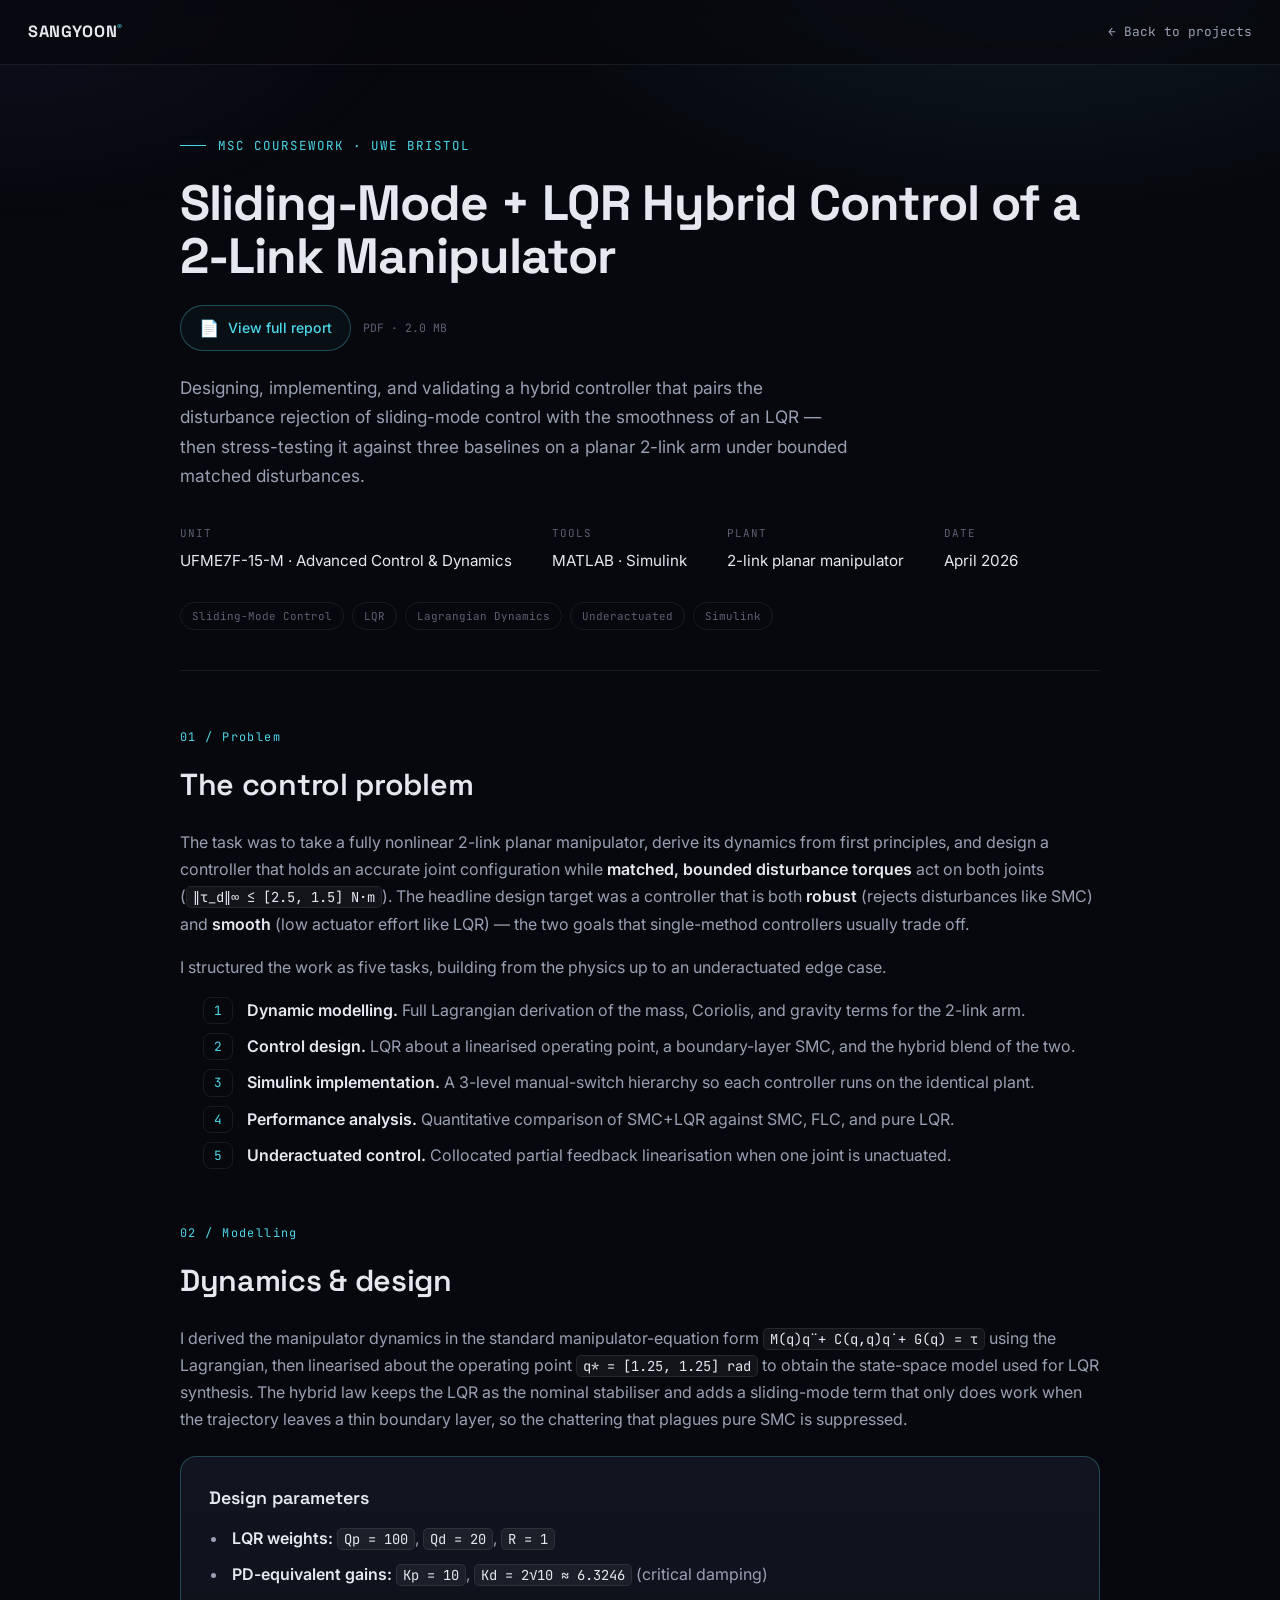
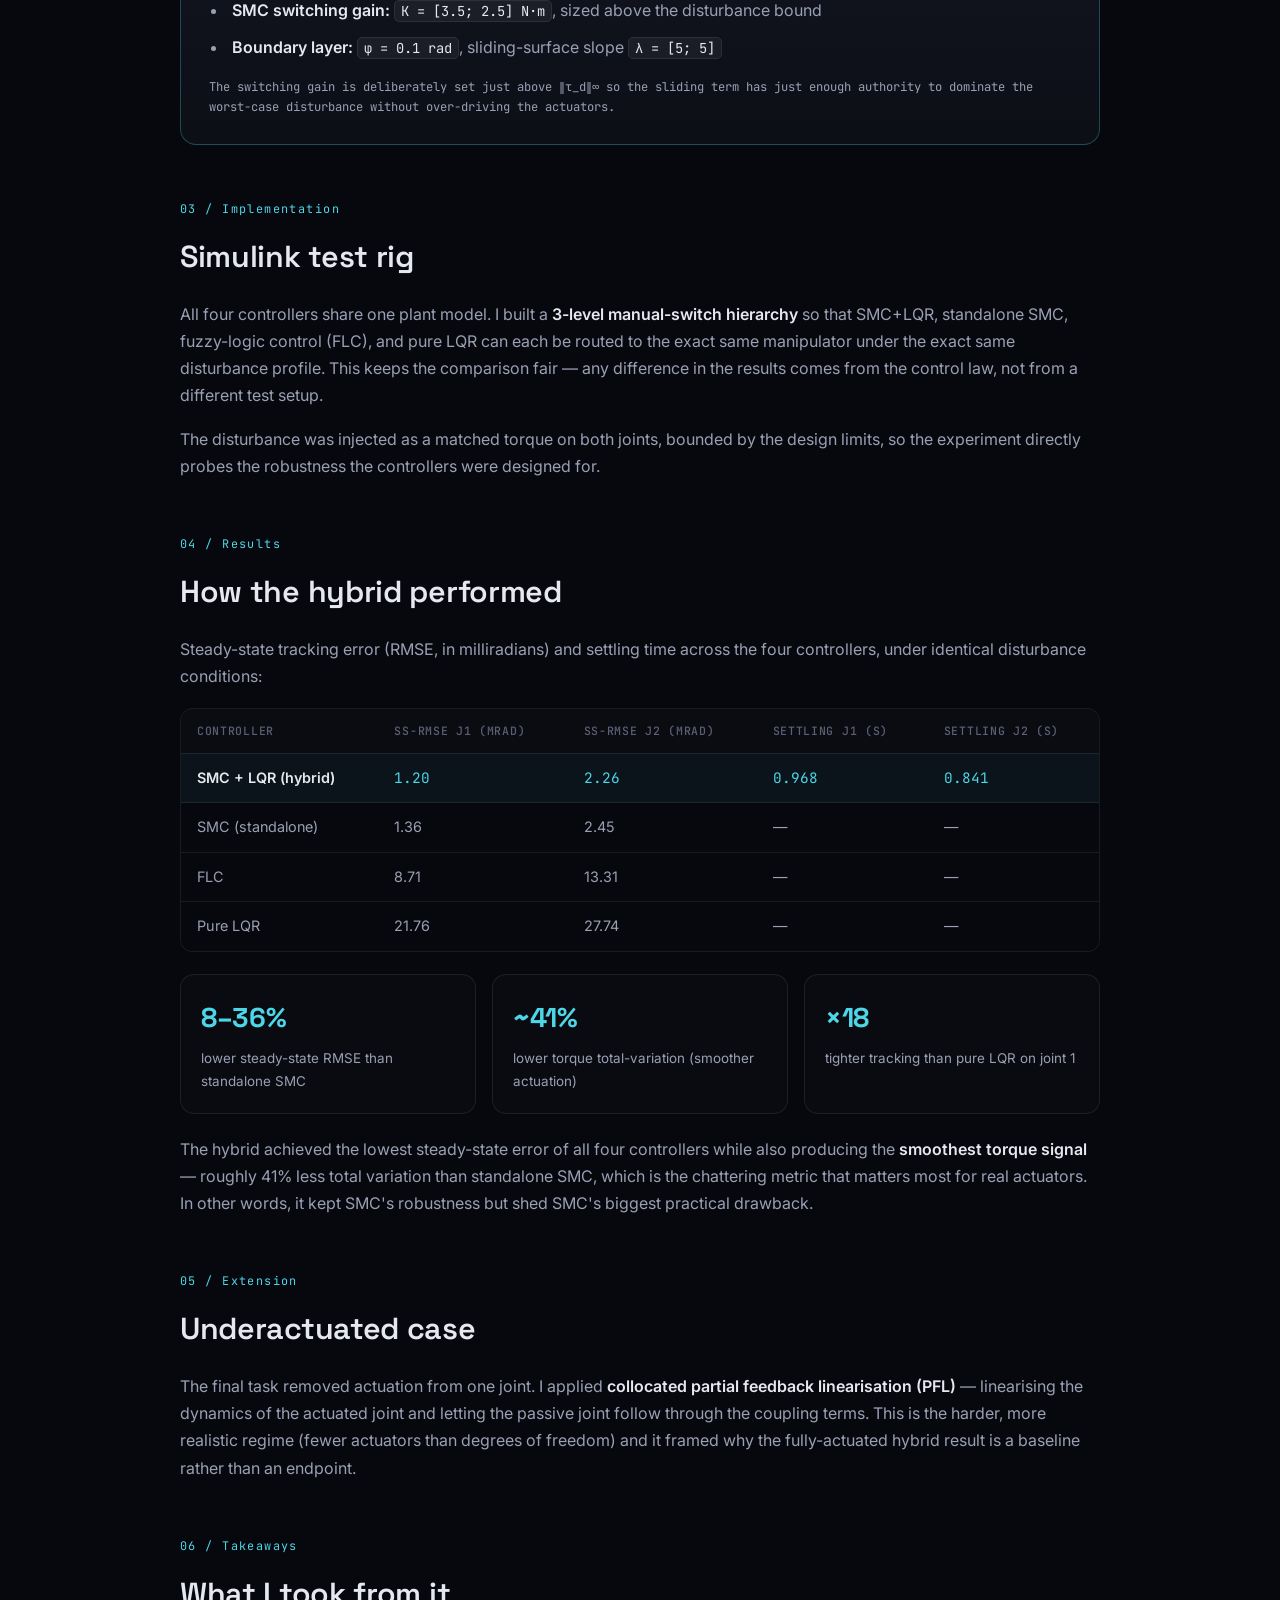
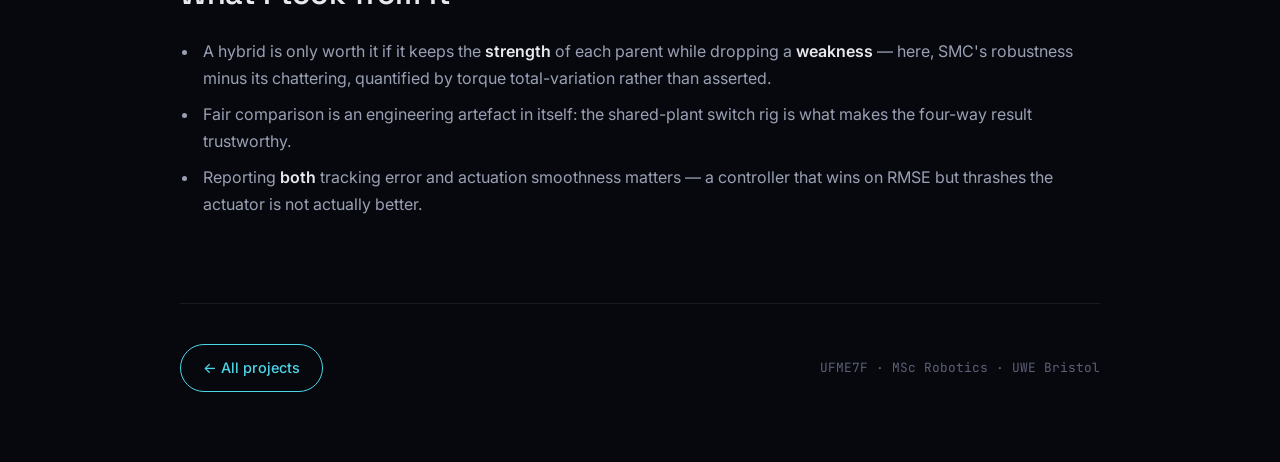
==== coursework/advanced-control.html @ 504b596c "chore: initial portfolio site for GitHub Pages - index.html (단일 페이지 포트폴리오, Three.js 히어로) - coursewor" ====
<!DOCTYPE html>
<html lang="en">
<head>
<meta charset="UTF-8" />
<meta name="viewport" content="width=device-width, initial-scale=1.0" />
<title>SMC + LQR Hybrid Control — Sangyoon Lee</title>
<meta name="description" content="Designing and validating a sliding-mode + LQR hybrid controller for a 2-link robotic manipulator under bounded disturbances. MSc coursework, UWE Bristol." />
<link rel="preconnect" href="https://fonts.googleapis.com" />
<link rel="preconnect" href="https://fonts.gstatic.com" crossorigin />
<link href="https://fonts.googleapis.com/css2?family=Inter:wght@300;400;500;600;700&family=JetBrains+Mono:wght@400;500&family=Space+Grotesk:wght@500;600;700&display=swap" rel="stylesheet" />
<link rel="stylesheet" href="coursework.css" />
</head>
<body>
<div class="backdrop"></div>

<nav>
  <a href="../index.html" class="brand">SANGYOON<sup>®</sup></a>
  <a href="../index.html#projects" class="back">← Back to projects</a>
</nav>

<header class="doc-hero wrap">
  <div class="reveal in">
    <div class="eyebrow">MSc Coursework · UWE Bristol</div>
    <h1>Sliding-Mode + LQR Hybrid Control of a 2-Link Manipulator</h1>
    <div class="report-attach">
      <a href="reports/advanced-control-report.pdf" target="_blank" rel="noopener">
        <span class="ic">📄</span> View full report
      </a>
      <span class="fmt">PDF · 2.0 MB</span>
    </div>
    <p class="lede">
      Designing, implementing, and validating a hybrid controller that pairs the disturbance
      rejection of sliding-mode control with the smoothness of an LQR — then stress-testing it
      against three baselines on a planar 2-link arm under bounded matched disturbances.
    </p>
    <div class="meta">
      <div class="m"><div class="k">Unit</div><div class="v">UFME7F-15-M · Advanced Control &amp; Dynamics</div></div>
      <div class="m"><div class="k">Tools</div><div class="v">MATLAB · Simulink</div></div>
      <div class="m"><div class="k">Plant</div><div class="v">2-link planar manipulator</div></div>
      <div class="m"><div class="k">Date</div><div class="v">April 2026</div></div>
    </div>
    <div class="tags">
      <span>Sliding-Mode Control</span><span>LQR</span><span>Lagrangian Dynamics</span>
      <span>Underactuated</span><span>Simulink</span>
    </div>
  </div>
</header>

<main class="doc-body wrap">

  <section class="reveal">
    <div class="sec-num">01 / Problem</div>
    <h2>The control problem</h2>
    <p>
      The task was to take a fully nonlinear 2-link planar manipulator, derive its dynamics from
      first principles, and design a controller that holds an accurate joint configuration while
      <strong>matched, bounded disturbance torques</strong> act on both joints
      (<code>‖τ_d‖∞ ≤ [2.5, 1.5] N·m</code>). The headline design target was a controller that is
      both <strong>robust</strong> (rejects disturbances like SMC) and <strong>smooth</strong>
      (low actuator effort like LQR) — the two goals that single-method controllers usually trade off.
    </p>
    <p>
      I structured the work as five tasks, building from the physics up to an underactuated edge case.
    </p>
    <ul class="tasks">
      <li><span class="n">1</span><span><b>Dynamic modelling.</b> Full Lagrangian derivation of the mass, Coriolis, and gravity terms for the 2-link arm.</span></li>
      <li><span class="n">2</span><span><b>Control design.</b> LQR about a linearised operating point, a boundary-layer SMC, and the hybrid blend of the two.</span></li>
      <li><span class="n">3</span><span><b>Simulink implementation.</b> A 3-level manual-switch hierarchy so each controller runs on the identical plant.</span></li>
      <li><span class="n">4</span><span><b>Performance analysis.</b> Quantitative comparison of SMC+LQR against SMC, FLC, and pure LQR.</span></li>
      <li><span class="n">5</span><span><b>Underactuated control.</b> Collocated partial feedback linearisation when one joint is unactuated.</span></li>
    </ul>
  </section>

  <section class="reveal">
    <div class="sec-num">02 / Modelling</div>
    <h2>Dynamics &amp; design</h2>
    <p>
      I derived the manipulator dynamics in the standard manipulator-equation form
      <code>M(q)q̈ + C(q,q̇)q̇ + G(q) = τ</code> using the Lagrangian, then linearised about the
      operating point <code>q* = [1.25, 1.25] rad</code> to obtain the state-space model used for LQR
      synthesis. The hybrid law keeps the LQR as the nominal stabiliser and adds a sliding-mode term
      that only does work when the trajectory leaves a thin boundary layer, so the chattering that
      plagues pure SMC is suppressed.
    </p>
    <div class="card accent">
      <h3 style="margin-top:0">Design parameters</h3>
      <ul>
        <li><strong>LQR weights:</strong> <code>Qp = 100</code>, <code>Qd = 20</code>, <code>R = 1</code></li>
        <li><strong>PD-equivalent gains:</strong> <code>Kp = 10</code>, <code>Kd = 2√10 ≈ 6.3246</code> (critical damping)</li>
        <li><strong>SMC switching gain:</strong> <code>K = [3.5; 2.5] N·m</code>, sized above the disturbance bound</li>
        <li><strong>Boundary layer:</strong> <code>φ = 0.1 rad</code>, sliding-surface slope <code>λ = [5; 5]</code></li>
      </ul>
      <p style="margin-bottom:0" class="note">
        The switching gain is deliberately set just above ‖τ_d‖∞ so the sliding term has just enough
        authority to dominate the worst-case disturbance without over-driving the actuators.
      </p>
    </div>
  </section>

  <section class="reveal">
    <div class="sec-num">03 / Implementation</div>
    <h2>Simulink test rig</h2>
    <p>
      All four controllers share one plant model. I built a <strong>3-level manual-switch hierarchy</strong>
      so that SMC+LQR, standalone SMC, fuzzy-logic control (FLC), and pure LQR can each be routed to the
      exact same manipulator under the exact same disturbance profile. This keeps the comparison fair —
      any difference in the results comes from the control law, not from a different test setup.
    </p>
    <p>
      The disturbance was injected as a matched torque on both joints, bounded by the design limits, so
      the experiment directly probes the robustness the controllers were designed for.
    </p>
  </section>

  <section class="reveal">
    <div class="sec-num">04 / Results</div>
    <h2>How the hybrid performed</h2>
    <p>
      Steady-state tracking error (RMSE, in milliradians) and settling time across the four controllers,
      under identical disturbance conditions:
    </p>
    <div class="tbl-wrap">
      <table class="res">
        <thead>
          <tr><th>Controller</th><th>ss-RMSE J1 (mrad)</th><th>ss-RMSE J2 (mrad)</th><th>Settling J1 (s)</th><th>Settling J2 (s)</th></tr>
        </thead>
        <tbody>
          <tr class="best"><td>SMC + LQR (hybrid)</td><td class="hl">1.20</td><td class="hl">2.26</td><td class="hl">0.968</td><td class="hl">0.841</td></tr>
          <tr><td>SMC (standalone)</td><td>1.36</td><td>2.45</td><td>—</td><td>—</td></tr>
          <tr><td>FLC</td><td>8.71</td><td>13.31</td><td>—</td><td>—</td></tr>
          <tr><td>Pure LQR</td><td>21.76</td><td>27.74</td><td>—</td><td>—</td></tr>
        </tbody>
      </table>
    </div>
    <div class="metrics">
      <div class="metric"><div class="big">8–36%</div><div class="lbl">lower steady-state RMSE than standalone SMC</div></div>
      <div class="metric"><div class="big">~41%</div><div class="lbl">lower torque total-variation (smoother actuation)</div></div>
      <div class="metric"><div class="big">×18</div><div class="lbl">tighter tracking than pure LQR on joint 1</div></div>
    </div>
    <p>
      The hybrid achieved the lowest steady-state error of all four controllers while also producing
      the <strong>smoothest torque signal</strong> — roughly 41% less total variation than standalone SMC,
      which is the chattering metric that matters most for real actuators. In other words, it kept SMC's
      robustness but shed SMC's biggest practical drawback.
    </p>
  </section>

  <section class="reveal">
    <div class="sec-num">05 / Extension</div>
    <h2>Underactuated case</h2>
    <p>
      The final task removed actuation from one joint. I applied <strong>collocated partial feedback
      linearisation (PFL)</strong> — linearising the dynamics of the actuated joint and letting the
      passive joint follow through the coupling terms. This is the harder, more realistic regime
      (fewer actuators than degrees of freedom) and it framed why the fully-actuated hybrid result is
      a baseline rather than an endpoint.
    </p>
  </section>

  <section class="reveal">
    <div class="sec-num">06 / Takeaways</div>
    <h2>What I took from it</h2>
    <ul>
      <li>A hybrid is only worth it if it keeps the <strong>strength</strong> of each parent while dropping a <strong>weakness</strong> — here, SMC's robustness minus its chattering, quantified by torque total-variation rather than asserted.</li>
      <li>Fair comparison is an engineering artefact in itself: the shared-plant switch rig is what makes the four-way result trustworthy.</li>
      <li>Reporting <strong>both</strong> tracking error and actuation smoothness matters — a controller that wins on RMSE but thrashes the actuator is not actually better.</li>
    </ul>
  </section>

</main>

<footer class="doc-foot wrap">
  <a href="../index.html#projects" class="home">← All projects</a>
  <span class="muted">UFME7F · MSc Robotics · UWE Bristol</span>
</footer>

<script>
  (function () {
    var reduce = window.matchMedia('(prefers-reduced-motion: reduce)').matches;
    if (!reduce && 'IntersectionObserver' in window) {
      var io = new IntersectionObserver(function (es) {
        es.forEach(function (e) { if (e.isIntersecting) { e.target.classList.add('in'); io.unobserve(e.target); } });
      }, { threshold: 0.1 });
      document.querySelectorAll('.reveal').forEach(function (el) { io.observe(el); });
    } else {
      document.querySelectorAll('.reveal').forEach(function (el) { el.classList.add('in'); });
    }
  })();
</script>
</body>
</html>
---- coursework/coursework.css ----
/* ============================================================
   Shared styles for MSc coursework detail pages.
   Extends the design language of ../index.html (same tokens,
   fonts, dark theme) — kept in one file so each detail page
   stays small and consistent.
   ============================================================ */

:root {
  --bg:        #07080d;
  --bg-soft:   #0d0f17;
  --surface:   #121521;
  --line:      rgba(255,255,255,0.08);
  --text:      #e6e8ef;
  --text-dim:  #9aa0b4;
  --text-faint:#5b6076;
  --accent:    #4dd6e8;   /* electric teal */
  --accent-2:  #7c6cff;   /* violet */
  --accent-glow: rgba(77,214,232,0.35);
  --max: 920px;
  --ease: cubic-bezier(0.16, 1, 0.3, 1);
}

* { box-sizing: border-box; margin: 0; padding: 0; }

html { scroll-behavior: smooth; }
@media (prefers-reduced-motion: reduce) { html { scroll-behavior: auto; } }

body {
  background: var(--bg);
  color: var(--text);
  font-family: 'Inter', system-ui, sans-serif;
  line-height: 1.7;
  -webkit-font-smoothing: antialiased;
  overflow-x: hidden;
}
a { color: inherit; text-decoration: none; }
::selection { background: var(--accent); color: #04050a; }

/* soft static backdrop (no heavy 3D on detail pages → faster load) */
.backdrop {
  position: fixed; inset: 0; z-index: 0; pointer-events: none;
  background:
    radial-gradient(70% 50% at 80% -5%, rgba(77,214,232,0.10), transparent 60%),
    radial-gradient(60% 45% at 0% 0%, rgba(124,108,255,0.08), transparent 55%);
}

.wrap { max-width: var(--max); margin: 0 auto; padding: 0 28px; position: relative; z-index: 2; }

/* ---------- nav ---------- */
nav {
  position: sticky; top: 0; z-index: 20;
  display: flex; align-items: center; justify-content: space-between;
  padding: 18px 28px;
  background: rgba(7,8,13,0.72);
  backdrop-filter: blur(8px);
  border-bottom: 1px solid var(--line);
}
.brand {
  font-family: 'Space Grotesk', sans-serif;
  font-weight: 700; font-size: 1.02rem; letter-spacing: .04em;
}
.brand sup { color: var(--accent); font-size: .6em; }
.back {
  font-family: 'JetBrains Mono', monospace; font-size: .8rem;
  color: var(--text-dim); display: flex; align-items: center; gap: 8px;
  transition: color .25s var(--ease);
}
.back:hover { color: var(--accent); }

/* ---------- hero / header ---------- */
.doc-hero { padding: 70px 0 40px; border-bottom: 1px solid var(--line); }
.eyebrow {
  font-family: 'JetBrains Mono', monospace; font-size: .78rem;
  color: var(--accent); letter-spacing: .16em; text-transform: uppercase;
  margin-bottom: 20px; display: flex; align-items: center; gap: 12px;
}
.eyebrow::before {
  content: ''; width: 26px; height: 1px; background: var(--accent);
  box-shadow: 0 0 8px var(--accent-glow);
}
.doc-hero h1 {
  font-family: 'Space Grotesk', sans-serif; font-weight: 700;
  font-size: clamp(1.9rem, 4.5vw, 3.1rem); line-height: 1.08;
  letter-spacing: -0.02em; margin-bottom: 22px;
}
.doc-hero .lede { color: var(--text-dim); font-size: 1.08rem; max-width: 680px; }

/* report attachment (above the lede) */
.report-attach { display: flex; flex-wrap: wrap; gap: 12px; align-items: center; margin-bottom: 22px; }
.report-attach a {
  display: inline-flex; align-items: center; gap: 9px;
  font-size: .88rem; font-weight: 500;
  padding: 10px 18px; border-radius: 100px;
  border: 1px solid rgba(77,214,232,0.32); color: var(--accent);
  background: rgba(77,214,232,0.04);
  transition: all .3s var(--ease);
}
.report-attach a:hover { background: var(--accent); color: #04050a; box-shadow: 0 0 22px var(--accent-glow); }
.report-attach a .ic { font-size: 1.02rem; line-height: 1; }
.report-attach .fmt {
  font-family: 'JetBrains Mono', monospace; font-size: .72rem; color: var(--text-faint);
}

/* meta strip */
.meta {
  display: flex; flex-wrap: wrap; gap: 26px 40px; margin-top: 34px;
}
.meta .m .k {
  font-family: 'JetBrains Mono', monospace; font-size: .68rem;
  color: var(--text-faint); letter-spacing: .1em; text-transform: uppercase;
}
.meta .m .v { color: var(--text); margin-top: 5px; font-size: .95rem; }

/* tags */
.tags { display: flex; gap: 8px; flex-wrap: wrap; margin-top: 28px; }
.tags span {
  font-family: 'JetBrains Mono', monospace; font-size: .68rem; color: var(--text-faint);
  border: 1px solid var(--line); padding: 4px 11px; border-radius: 100px;
}

/* ---------- body content ---------- */
.doc-body { padding: 56px 0 30px; }
.doc-body section { margin-bottom: 54px; }
.sec-num {
  font-family: 'JetBrains Mono', monospace; font-size: .74rem;
  color: var(--accent); letter-spacing: .12em; margin-bottom: 12px;
}
.doc-body h2 {
  font-family: 'Space Grotesk', sans-serif; font-weight: 600;
  font-size: clamp(1.4rem, 3vw, 1.9rem); letter-spacing: -0.01em; margin-bottom: 18px;
}
.doc-body h3 {
  font-family: 'Space Grotesk', sans-serif; font-weight: 600;
  font-size: 1.12rem; margin: 28px 0 12px; color: var(--text);
}
.doc-body p { color: var(--text-dim); margin-bottom: 16px; }
.doc-body p strong, .doc-body li strong { color: var(--text); font-weight: 600; }
.doc-body ul, .doc-body ol { color: var(--text-dim); margin: 0 0 16px 1.2em; display: grid; gap: 9px; }
.doc-body li { padding-left: 4px; }
.doc-body code {
  font-family: 'JetBrains Mono', monospace; font-size: .86em;
  background: rgba(255,255,255,0.05); border: 1px solid var(--line);
  padding: 1px 6px; border-radius: 5px; color: var(--text);
}

/* callout card */
.card {
  background: linear-gradient(180deg, var(--surface), var(--bg-soft));
  border: 1px solid var(--line); border-radius: 16px; padding: 26px 28px;
  margin: 22px 0;
}
.card.accent { border-color: rgba(77,214,232,0.28); }

/* numbered task list */
.tasks { list-style: none; margin: 0; padding: 0; display: grid; gap: 14px; }
.tasks li {
  display: grid; grid-template-columns: 30px 1fr; gap: 14px; align-items: start;
  color: var(--text-dim);
}
.tasks .n {
  font-family: 'JetBrains Mono', monospace; font-size: .8rem; color: var(--accent);
  border: 1px solid var(--line); border-radius: 8px; text-align: center;
  padding: 3px 0; line-height: 1.5;
}
.tasks b { color: var(--text); font-weight: 600; }

/* results table */
.tbl-wrap { overflow-x: auto; margin: 18px 0; border: 1px solid var(--line); border-radius: 12px; }
table.res {
  width: 100%; border-collapse: collapse; font-size: .9rem; min-width: 460px;
}
table.res th, table.res td { text-align: left; padding: 12px 16px; border-bottom: 1px solid var(--line); }
table.res th {
  font-family: 'JetBrains Mono', monospace; font-size: .72rem; letter-spacing: .06em;
  text-transform: uppercase; color: var(--text-faint); font-weight: 500;
  background: rgba(255,255,255,0.02);
}
table.res tr:last-child td { border-bottom: 0; }
table.res td { color: var(--text-dim); }
table.res td.hl { color: var(--accent); font-family: 'JetBrains Mono', monospace; }
table.res .best td { background: rgba(77,214,232,0.06); }
table.res .best td:first-child { color: var(--text); font-weight: 600; }

.note {
  font-family: 'JetBrains Mono', monospace; font-size: .76rem;
  color: var(--text-faint); margin-top: 8px;
}

/* key-figure metric row */
.metrics { display: grid; grid-template-columns: repeat(auto-fit, minmax(150px, 1fr)); gap: 16px; margin: 22px 0; }
.metric {
  border: 1px solid var(--line); border-radius: 14px; padding: 20px;
  background: rgba(255,255,255,0.015);
}
.metric .big {
  font-family: 'Space Grotesk', sans-serif; font-size: 1.7rem; font-weight: 700;
  color: var(--accent); letter-spacing: -0.01em;
}
.metric .lbl { color: var(--text-dim); font-size: .84rem; margin-top: 6px; }

/* prev/next + back footer nav */
.doc-foot {
  border-top: 1px solid var(--line); padding: 40px 0 70px;
  display: flex; justify-content: space-between; align-items: center; flex-wrap: wrap; gap: 16px;
}
.doc-foot a.home {
  font-size: .9rem; font-weight: 500; padding: 11px 22px; border-radius: 100px;
  border: 1px solid var(--accent); color: var(--accent); transition: all .3s var(--ease);
}
.doc-foot a.home:hover { background: var(--accent); color: #04050a; box-shadow: 0 0 22px var(--accent-glow); }
.doc-foot .muted { color: var(--text-faint); font-size: .8rem; font-family: 'JetBrains Mono', monospace; }

/* reveal */
.reveal { opacity: 0; transform: translateY(22px); transition: opacity .8s var(--ease), transform .8s var(--ease); }
.reveal.in { opacity: 1; transform: none; }
@media (prefers-reduced-motion: reduce) {
  .reveal { opacity: 1; transform: none; transition: none; }
}

@media (max-width: 720px) {
  .meta { gap: 20px 28px; }
  .doc-hero { padding: 48px 0 32px; }
}
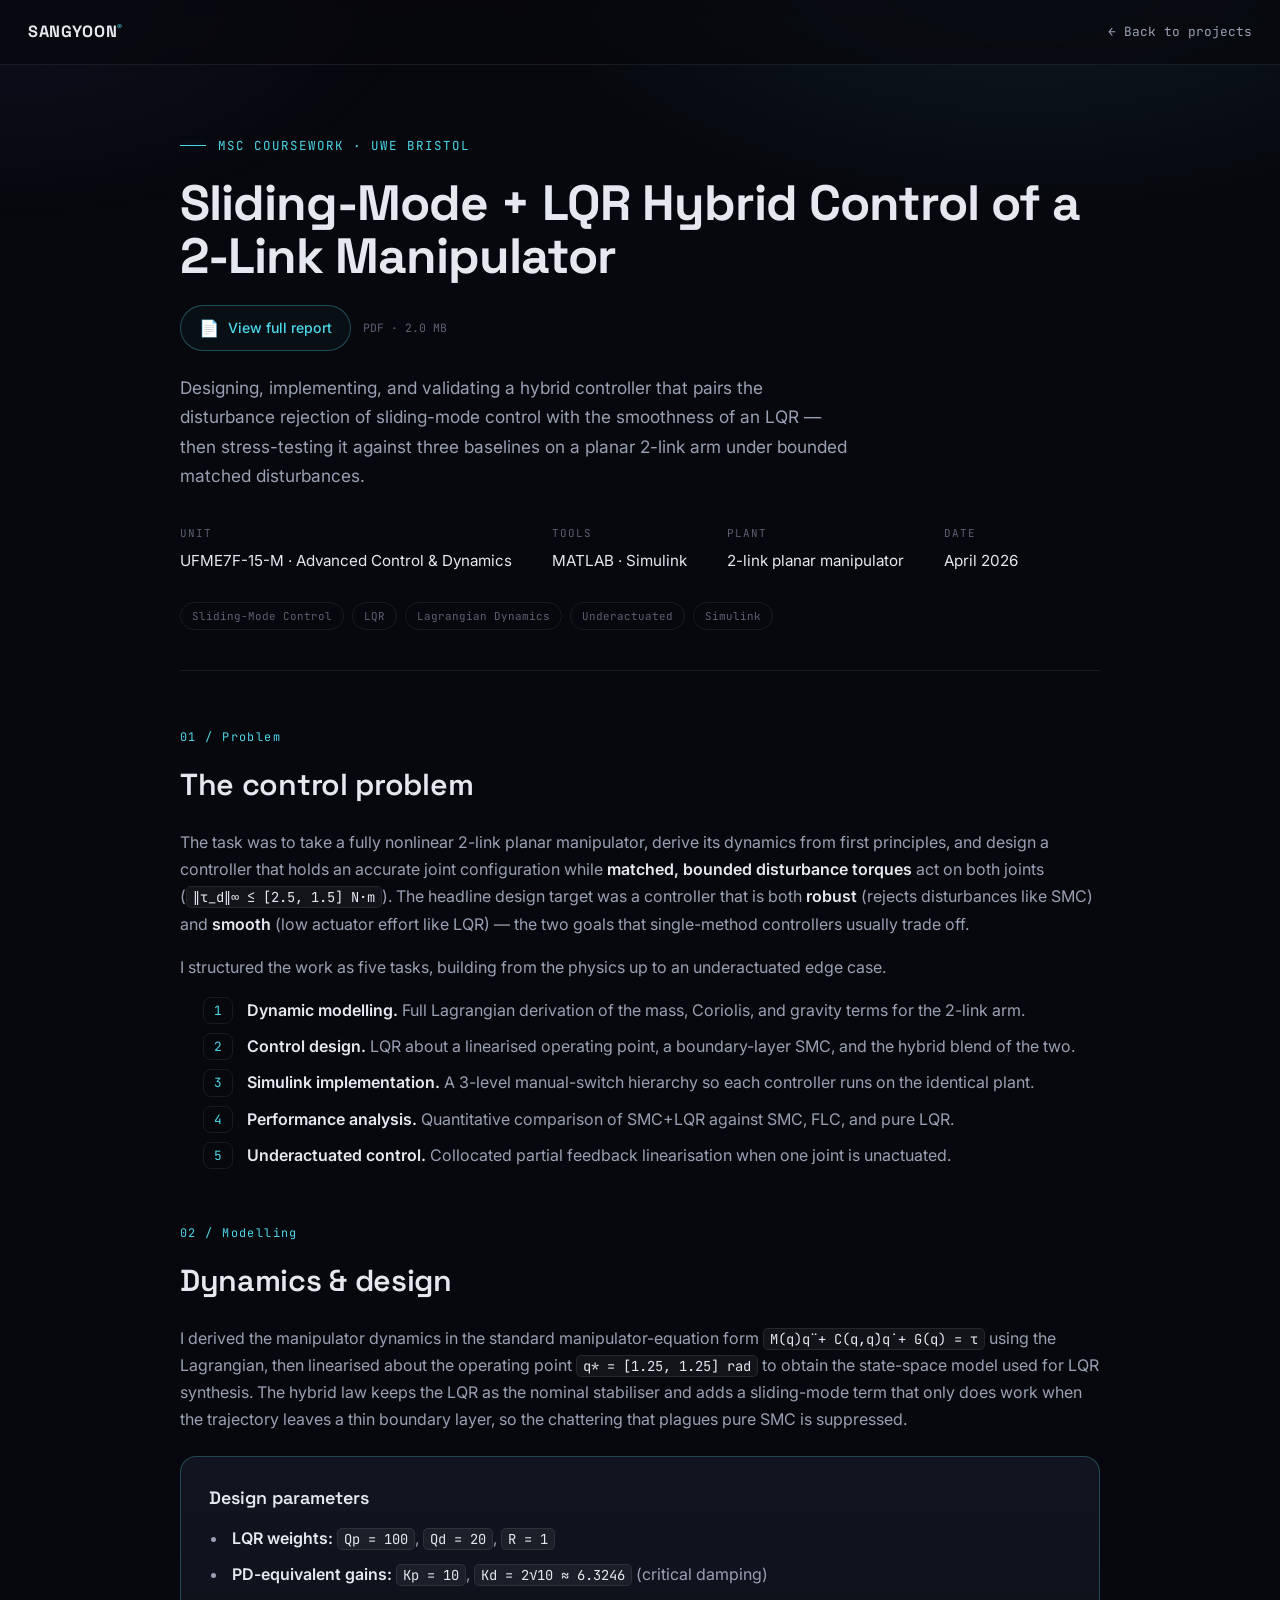
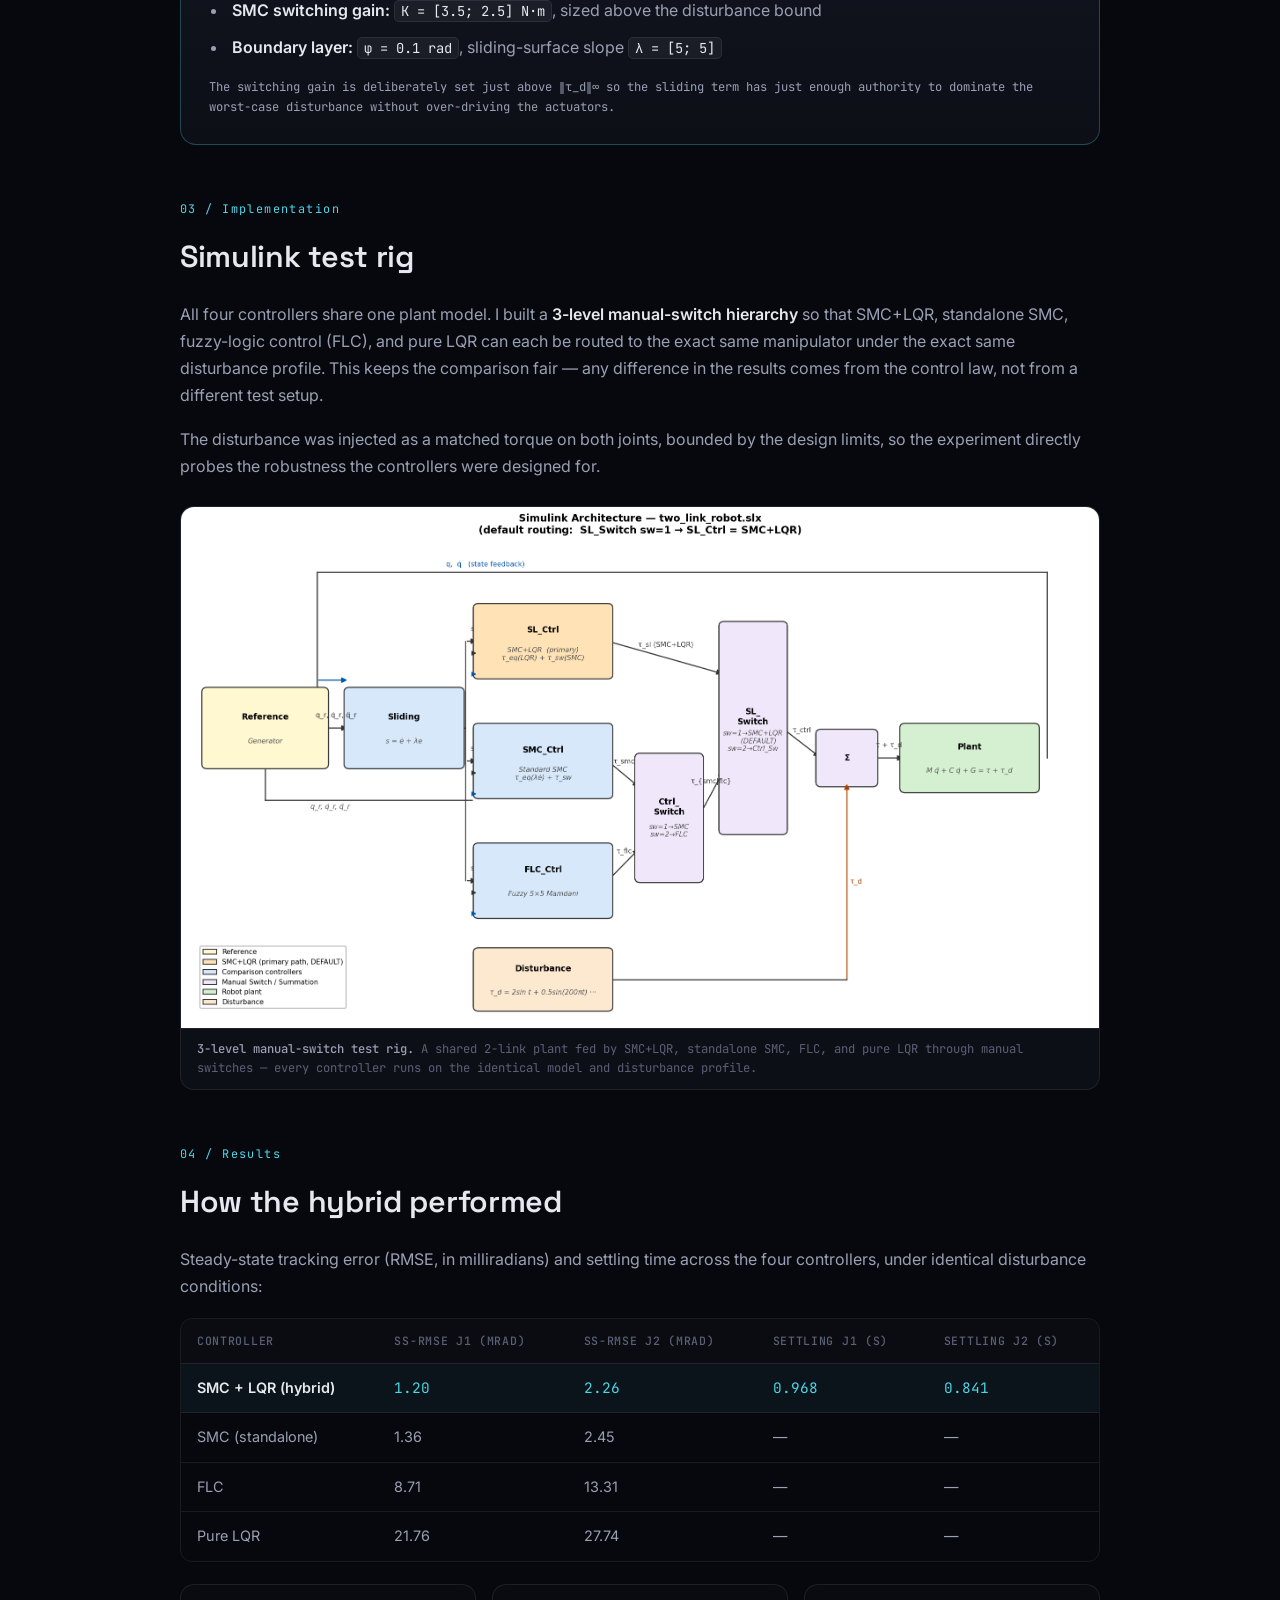
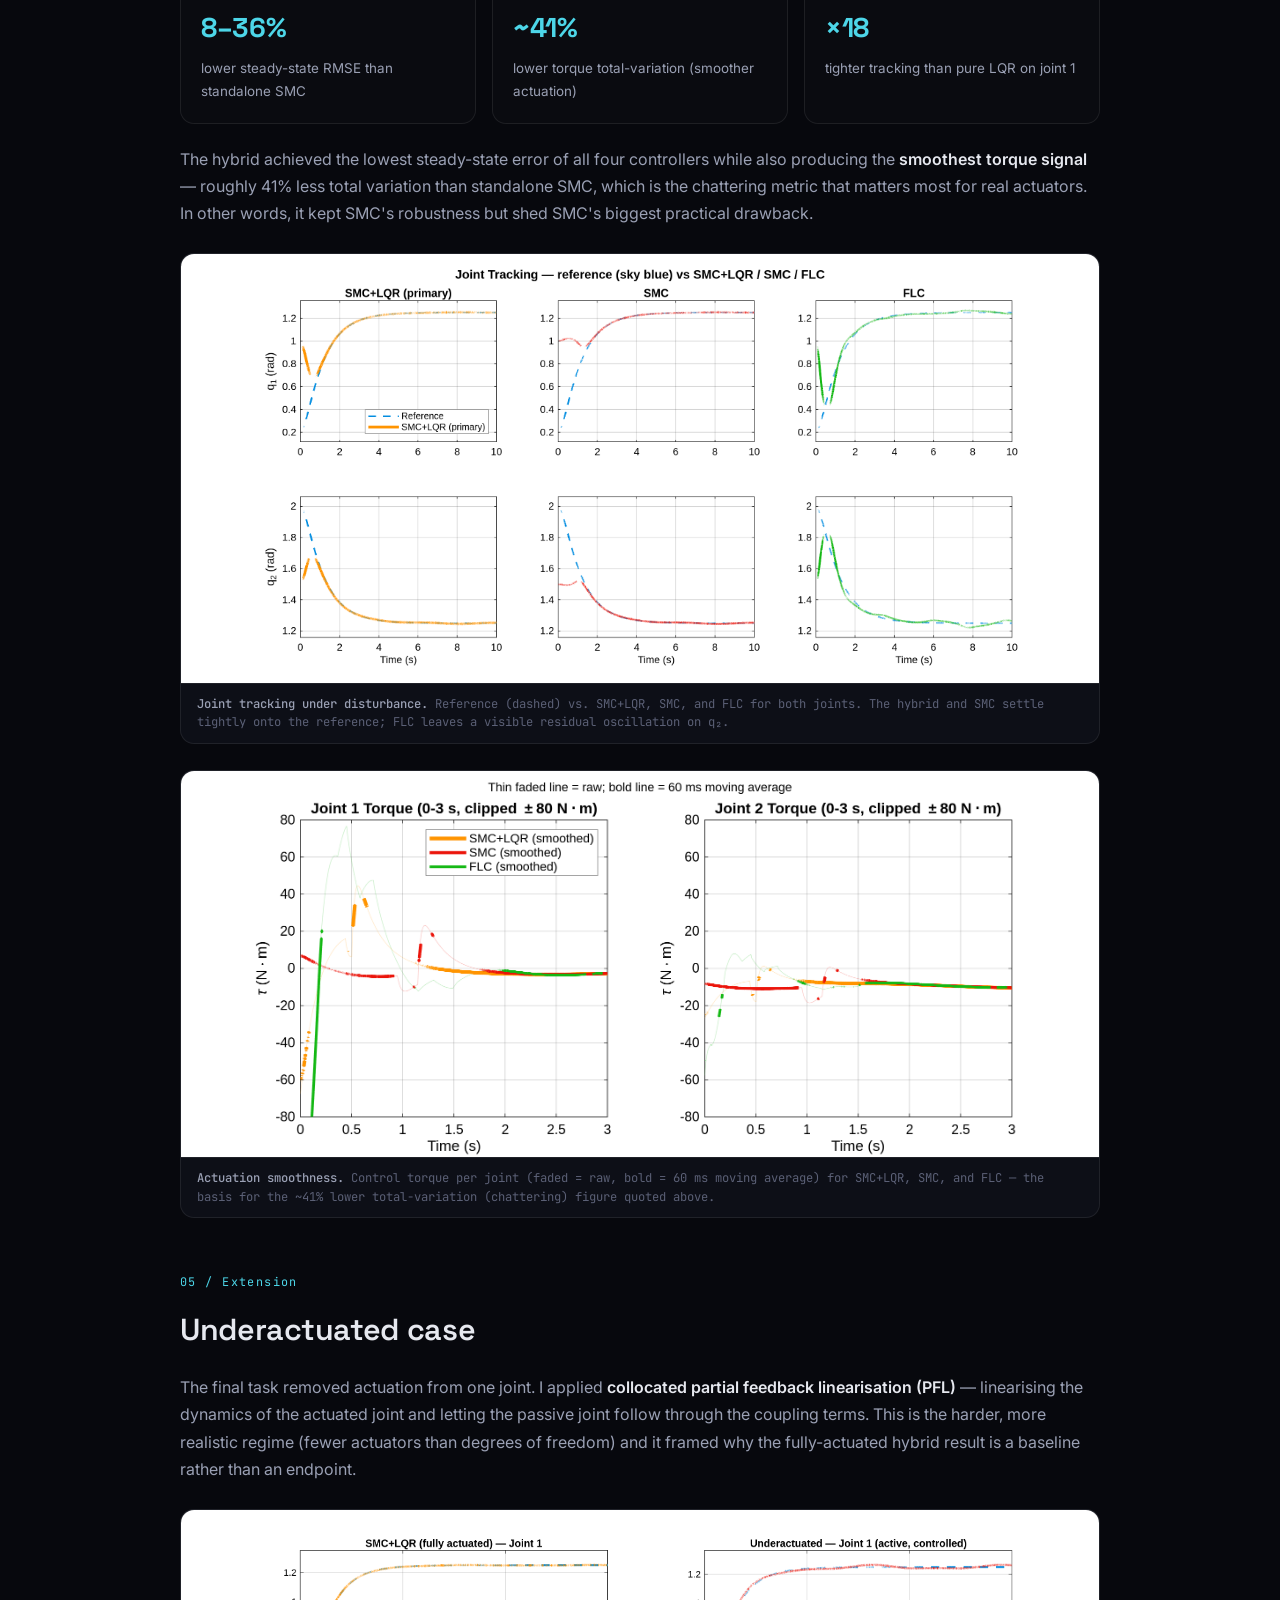
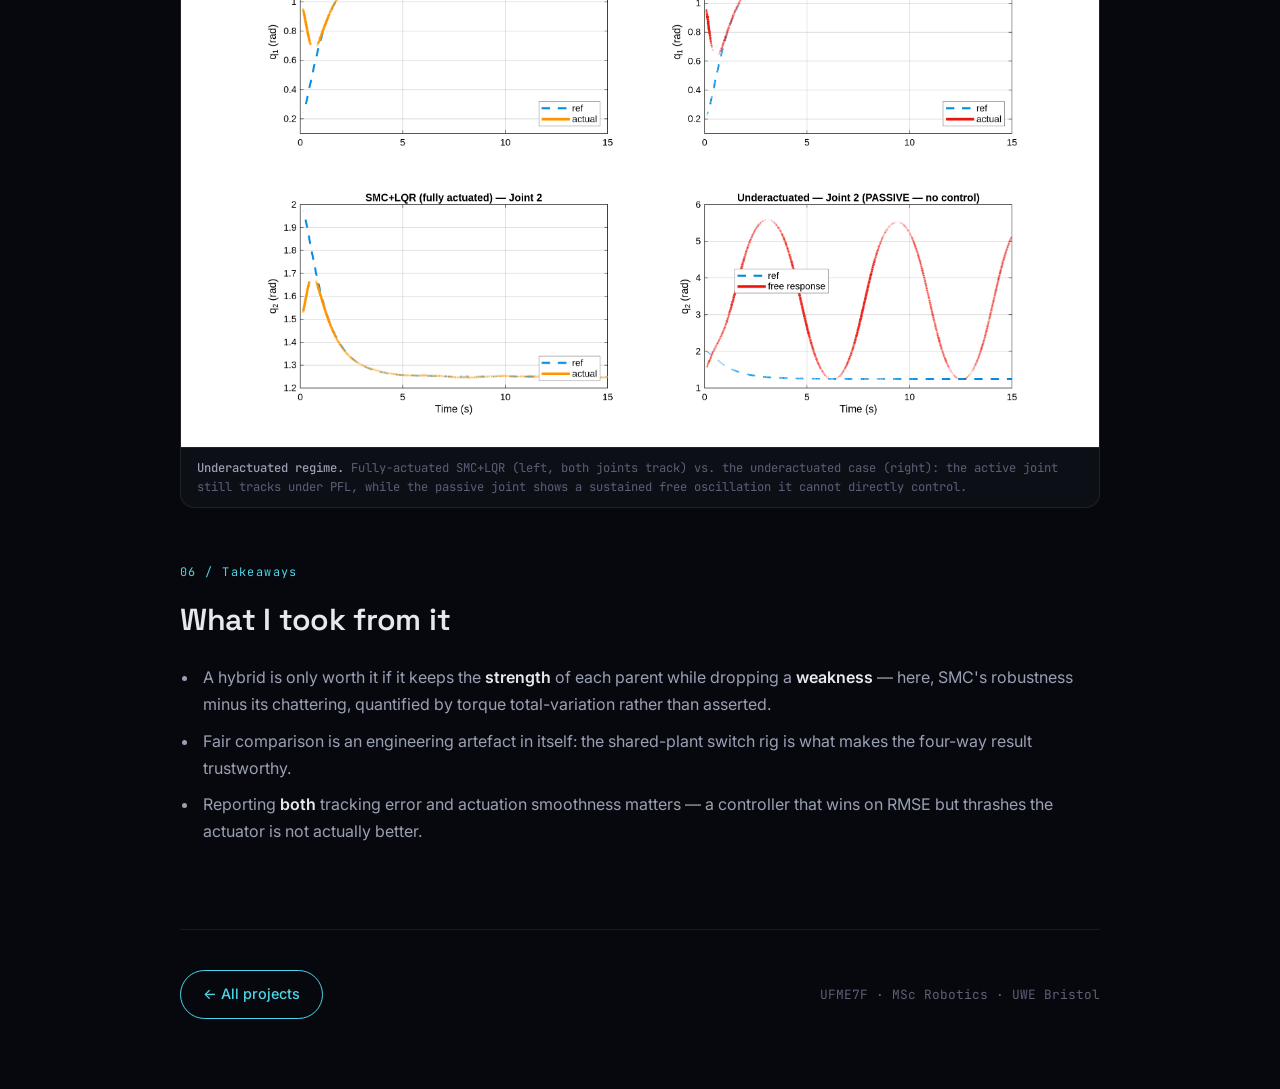
==== commit dc99f7fc: "feat: add figures to MSc coursework detail pages Insert verified figures into 5 coursework pages (ad" ====
--- a/coursework/advanced-control.html
+++ b/coursework/advanced-control.html
@@ -110,6 +110,11 @@
       The disturbance was injected as a matched torque on both joints, bounded by the design limits, so
       the experiment directly probes the robustness the controllers were designed for.
     </p>
+    <figure class="fig">
+      <img src="figures/advanced-control/simulink_architecture.png"
+           alt="Simulink block diagram of the 3-level manual-switch hierarchy routing four controllers to one shared plant" loading="lazy" />
+      <figcaption><b>3-level manual-switch test rig.</b> A shared 2-link plant fed by SMC+LQR, standalone SMC, FLC, and pure LQR through manual switches — every controller runs on the identical model and disturbance profile.</figcaption>
+    </figure>
   </section>
 
   <section class="reveal">
@@ -143,6 +148,16 @@
       which is the chattering metric that matters most for real actuators. In other words, it kept SMC's
       robustness but shed SMC's biggest practical drawback.
     </p>
+    <figure class="fig">
+      <img src="figures/advanced-control/tracking_all.png"
+           alt="Joint tracking of q1 and q2 for SMC+LQR, SMC, and FLC against the reference" loading="lazy" />
+      <figcaption><b>Joint tracking under disturbance.</b> Reference (dashed) vs. SMC+LQR, SMC, and FLC for both joints. The hybrid and SMC settle tightly onto the reference; FLC leaves a visible residual oscillation on q₂.</figcaption>
+    </figure>
+    <figure class="fig">
+      <img src="figures/advanced-control/torque_comparison.png"
+           alt="Raw versus moving-average filtered control torque, comparing chattering between controllers" loading="lazy" />
+      <figcaption><b>Actuation smoothness.</b> Control torque per joint (faded = raw, bold = 60 ms moving average) for SMC+LQR, SMC, and FLC — the basis for the ~41% lower total-variation (chattering) figure quoted above.</figcaption>
+    </figure>
   </section>
 
   <section class="reveal">
@@ -155,6 +170,11 @@
       (fewer actuators than degrees of freedom) and it framed why the fully-actuated hybrid result is
       a baseline rather than an endpoint.
     </p>
+    <figure class="fig">
+      <img src="figures/advanced-control/underactuated_tracking.png"
+           alt="Joint response of the underactuated 2-link arm under collocated partial feedback linearisation" loading="lazy" />
+      <figcaption><b>Underactuated regime.</b> Fully-actuated SMC+LQR (left, both joints track) vs. the underactuated case (right): the active joint still tracks under PFL, while the passive joint shows a sustained free oscillation it cannot directly control.</figcaption>
+    </figure>
   </section>
 
   <section class="reveal">
--- a/coursework/coursework.css
+++ b/coursework/coursework.css
@@ -186,6 +186,40 @@
   color: var(--text-faint); margin-top: 8px;
 }
 
+/* ---------- figures ---------- */
+figure.fig {
+  margin: 26px 0;
+  border: 1px solid var(--line);
+  border-radius: 14px;
+  overflow: hidden;
+  background: var(--bg-soft);
+}
+figure.fig img {
+  display: block;
+  width: 100%;
+  height: auto;
+  /* plots are exported on white — a light pad keeps them readable on the dark theme */
+  background: #fff;
+}
+figure.fig figcaption {
+  font-family: 'JetBrains Mono', monospace;
+  font-size: .76rem;
+  color: var(--text-faint);
+  line-height: 1.55;
+  padding: 11px 16px;
+  border-top: 1px solid var(--line);
+}
+figure.fig figcaption b { color: var(--text-dim); font-weight: 500; }
+
+/* paired figures, side by side */
+.fig-2up {
+  display: grid;
+  grid-template-columns: 1fr 1fr;
+  gap: 16px;
+  margin: 26px 0;
+}
+.fig-2up figure.fig { margin: 0; }
+
 /* key-figure metric row */
 .metrics { display: grid; grid-template-columns: repeat(auto-fit, minmax(150px, 1fr)); gap: 16px; margin: 22px 0; }
 .metric {
@@ -220,4 +254,5 @@
 @media (max-width: 720px) {
   .meta { gap: 20px 28px; }
   .doc-hero { padding: 48px 0 32px; }
-}
+  .fig-2up { grid-template-columns: 1fr; }
+}
